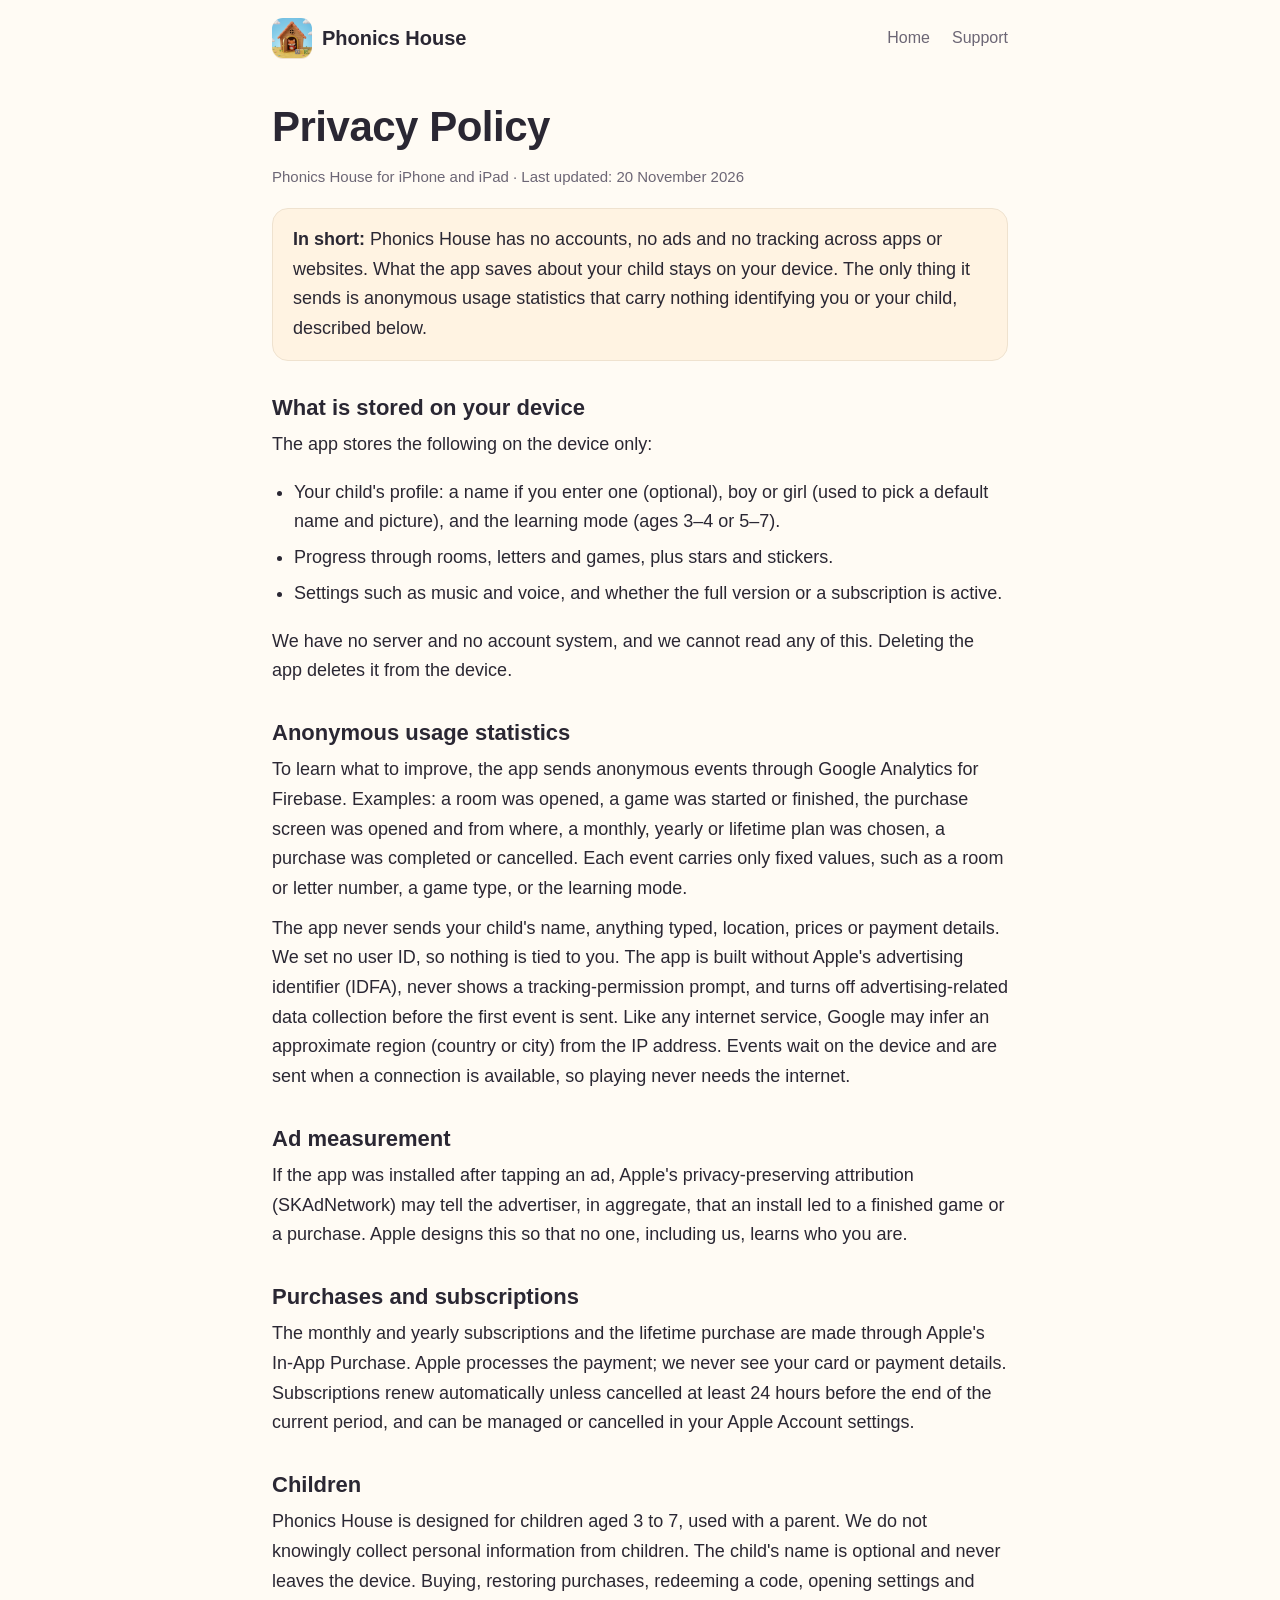
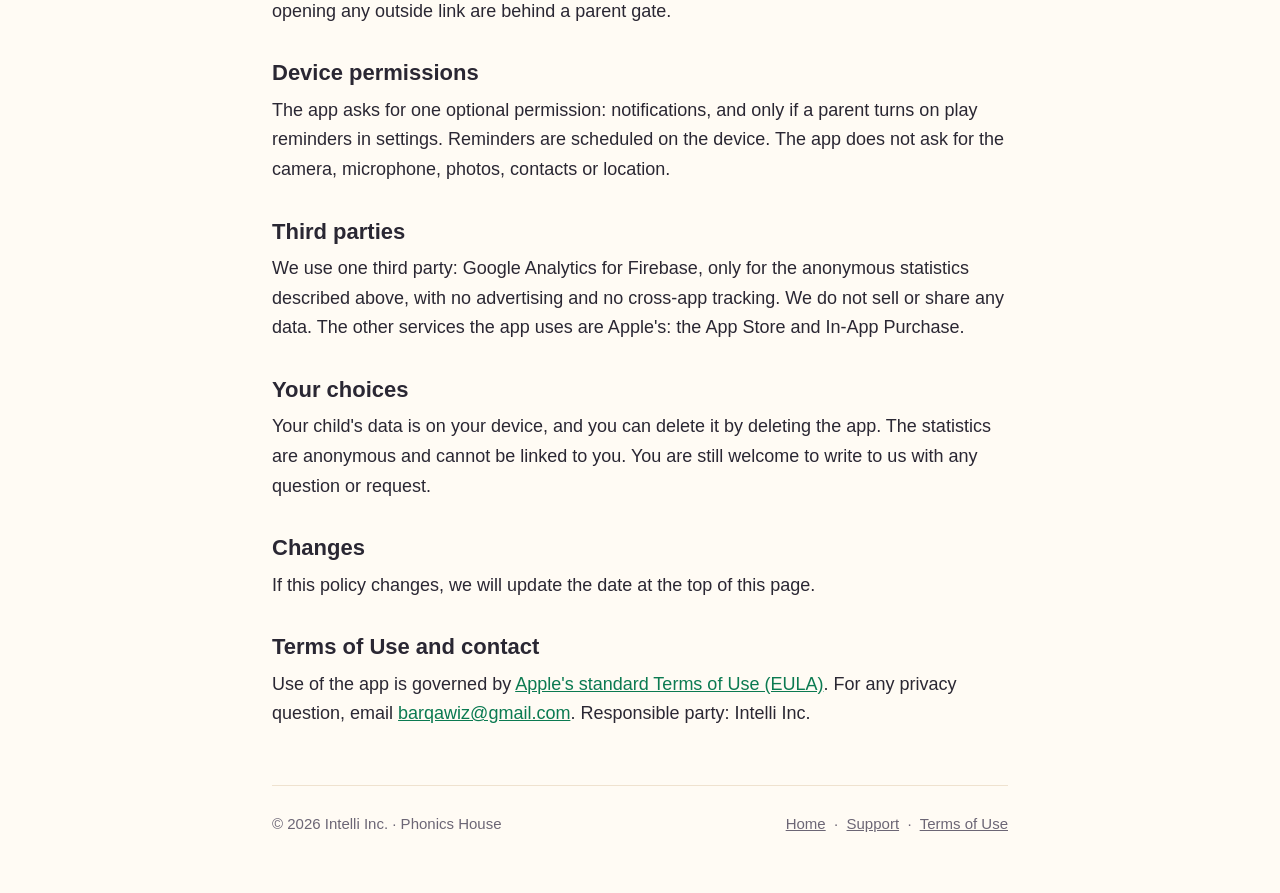
==== privacy.html @ 6a0c48bc "Add Phonics House website: home, support and privacy policy Plain HTML with one stylesheet. Images a" ====
<!DOCTYPE html>
<html lang="en">
<head>
<meta charset="utf-8">
<meta name="viewport" content="width=device-width, initial-scale=1">
<title>Privacy Policy · Phonics House</title>
<meta name="description" content="Privacy Policy for Phonics House, a phonics reading game for children aged 3 to 7.">
<link rel="icon" href="assets/favicon.png">
<link rel="apple-touch-icon" href="assets/apple-touch-icon.png">
<link rel="stylesheet" href="assets/site.css">
</head>
<body>
<div class="wrap narrow">

  <nav class="nav">
    <a class="brand" href="./"><img src="assets/icon.png" alt="" width="40" height="40">Phonics House</a>
    <div class="links"><a href="./">Home</a><a href="support.html">Support</a></div>
  </nav>

  <main class="doc">
    <h1>Privacy Policy</h1>
    <p class="meta">Phonics House for iPhone and iPad &middot; Last updated: 20 November 2026</p>

    <div class="summary"><strong>In short:</strong> Phonics House has no accounts, no ads and no tracking across apps or websites. What the app saves about your child stays on your device. The only thing it sends is anonymous usage statistics that carry nothing identifying you or your child, described below.</div>

    <h2>What is stored on your device</h2>
    <p>The app stores the following on the device only:</p>
    <ul>
      <li>Your child's profile: a name if you enter one (optional), boy or girl (used to pick a default name and picture), and the learning mode (ages 3–4 or 5–7).</li>
      <li>Progress through rooms, letters and games, plus stars and stickers.</li>
      <li>Settings such as music and voice, and whether the full version or a subscription is active.</li>
    </ul>
    <p>We have no server and no account system, and we cannot read any of this. Deleting the app deletes it from the device.</p>

    <h2>Anonymous usage statistics</h2>
    <p>To learn what to improve, the app sends anonymous events through Google Analytics for Firebase. Examples: a room was opened, a game was started or finished, the purchase screen was opened and from where, a monthly, yearly or lifetime plan was chosen, a purchase was completed or cancelled. Each event carries only fixed values, such as a room or letter number, a game type, or the learning mode.</p>
    <p>The app never sends your child's name, anything typed, location, prices or payment details. We set no user ID, so nothing is tied to you. The app is built without Apple's advertising identifier (IDFA), never shows a tracking-permission prompt, and turns off advertising-related data collection before the first event is sent. Like any internet service, Google may infer an approximate region (country or city) from the IP address. Events wait on the device and are sent when a connection is available, so playing never needs the internet.</p>

    <h2>Ad measurement</h2>
    <p>If the app was installed after tapping an ad, Apple's privacy-preserving attribution (SKAdNetwork) may tell the advertiser, in aggregate, that an install led to a finished game or a purchase. Apple designs this so that no one, including us, learns who you are.</p>

    <h2>Purchases and subscriptions</h2>
    <p>The monthly and yearly subscriptions and the lifetime purchase are made through Apple's In-App Purchase. Apple processes the payment; we never see your card or payment details. Subscriptions renew automatically unless cancelled at least 24 hours before the end of the current period, and can be managed or cancelled in your Apple Account settings.</p>

    <h2>Children</h2>
    <p>Phonics House is designed for children aged 3 to 7, used with a parent. We do not knowingly collect personal information from children. The child's name is optional and never leaves the device. Buying, restoring purchases, redeeming a code, opening settings and opening any outside link are behind a parent gate.</p>

    <h2>Device permissions</h2>
    <p>The app asks for one optional permission: notifications, and only if a parent turns on play reminders in settings. Reminders are scheduled on the device. The app does not ask for the camera, microphone, photos, contacts or location.</p>

    <h2>Third parties</h2>
    <p>We use one third party: Google Analytics for Firebase, only for the anonymous statistics described above, with no advertising and no cross-app tracking. We do not sell or share any data. The other services the app uses are Apple's: the App Store and In-App Purchase.</p>

    <h2>Your choices</h2>
    <p>Your child's data is on your device, and you can delete it by deleting the app. The statistics are anonymous and cannot be linked to you. You are still welcome to write to us with any question or request.</p>

    <h2>Changes</h2>
    <p>If this policy changes, we will update the date at the top of this page.</p>

    <h2>Terms of Use and contact</h2>
    <p>Use of the app is governed by <a href="https://www.apple.com/legal/internet-services/itunes/dev/stdeula/">Apple's standard Terms of Use (EULA)</a>. For any privacy question, email <a href="mailto:barqawiz@gmail.com">barqawiz@gmail.com</a>. Responsible party: Intelli Inc.</p>
  </main>

  <footer>
    <div class="row">
      <div>&copy; 2026 Intelli Inc. &middot; Phonics House</div>
      <div><a href="./">Home</a> &nbsp;&middot;&nbsp; <a href="support.html">Support</a> &nbsp;&middot;&nbsp; <a href="https://www.apple.com/legal/internet-services/itunes/dev/stdeula/">Terms of Use</a></div>
    </div>
  </footer>
</div>
</body>
</html>
---- assets/site.css ----
:root{
  --bg:#FFFBF4; --panel:#FFF3E2; --card:#FFFFFF; --line:#EFE2CF;
  --ink:#2A2733; --muted:#6C6675; --green:#119E6A; --green-dark:#0B7A51;
  --sky:#2F8FDB; --sun:#F2A516; --rose:#E5536F;
  --radius:20px;
}
*{box-sizing:border-box}
html{scroll-behavior:smooth}
body{margin:0;background:var(--bg);color:var(--ink);
  font:18px/1.65 ui-rounded,"SF Pro Rounded",-apple-system,BlinkMacSystemFont,"Segoe UI",Roboto,"Helvetica Neue",Arial,sans-serif;
  -webkit-font-smoothing:antialiased;overflow-x:hidden}
img{max-width:100%;height:auto;display:block}
a{color:var(--green-dark)}
.wrap{max-width:1100px;margin:0 auto;padding:0 22px}
.narrow{max-width:780px}

/* Navigation */
.nav{display:flex;align-items:center;justify-content:space-between;gap:16px;padding:18px 0}
.brand{display:flex;align-items:center;gap:10px;font-weight:700;font-size:20px;color:var(--ink);text-decoration:none}
.brand img{width:40px;height:40px;border-radius:11px;box-shadow:0 1px 0 var(--line)}
.links{display:flex;align-items:center;gap:22px;font-size:16px}
.links a{color:var(--muted);text-decoration:none}
.links a:hover{color:var(--ink)}
@media(max-width:640px){.links .appstore{display:none}.links{gap:16px}}
@media(max-width:430px){.links a.opt{display:none}.brand{font-size:18px;white-space:nowrap}.brand img{width:34px;height:34px}}

/* App Store button */
.appstore{display:inline-flex;align-items:center;gap:10px;background:#000;color:#fff;border-radius:13px;
  padding:9px 18px 9px 14px;text-decoration:none;line-height:1.1;font-family:-apple-system,BlinkMacSystemFont,"Segoe UI",Roboto,Helvetica,Arial,sans-serif}
.appstore svg{width:24px;height:24px;fill:#fff;flex:none}
.appstore small{display:block;font-size:11px;opacity:.9}
.appstore strong{display:block;font-size:19px;font-weight:600;letter-spacing:-.2px}
.appstore.lg{padding:11px 22px 11px 16px;border-radius:15px}
.appstore.lg svg{width:28px;height:28px}
.appstore.lg strong{font-size:23px}
.links .appstore{color:#fff}

/* Hero */
.hero{display:grid;grid-template-columns:1fr 1.1fr;gap:44px;align-items:center;padding:30px 0 20px}
@media(max-width:880px){.hero{grid-template-columns:1fr;gap:26px;padding-top:10px}}
.eyebrow{display:inline-block;font-size:15px;font-weight:600;color:var(--green-dark);background:#E3F6EC;
  border-radius:999px;padding:3px 12px;margin-bottom:14px}
.hero h1{font-size:clamp(40px,6.5vw,62px);line-height:1.05;margin:0 0 14px;letter-spacing:-1px}
.hero p{margin:0 0 22px;color:var(--muted);font-size:19px;max-width:520px}
.facts{display:flex;flex-wrap:wrap;gap:8px 18px;margin:18px 0 0;padding:0;list-style:none;font-size:15px;color:var(--muted)}
.facts li::before{content:"";display:inline-block;width:7px;height:7px;border-radius:50%;background:var(--green);margin-right:8px;vertical-align:2px}
.hero-art{border-radius:28px;overflow:hidden;box-shadow:0 18px 40px -22px rgba(60,40,10,.45);background:#bfe3f6}

/* Sections */
section{padding:58px 0}
section.tint{background:var(--panel)}
h2{font-size:clamp(28px,4.2vw,38px);line-height:1.15;margin:0 0 10px;letter-spacing:-.5px}
.lead{color:var(--muted);margin:0 0 30px;max-width:680px}

/* Learning path */
.steps{display:grid;grid-template-columns:repeat(4,1fr);gap:18px;padding:0;margin:0;list-style:none;counter-reset:step}
@media(max-width:880px){.steps{grid-template-columns:repeat(2,1fr)}}
@media(max-width:520px){.steps{grid-template-columns:1fr}}
.steps li{background:var(--card);border:1px solid var(--line);border-radius:var(--radius);padding:20px 20px 22px;counter-increment:step}
.steps li::before{content:counter(step);display:grid;place-items:center;width:34px;height:34px;border-radius:50%;
  background:var(--sun);color:#fff;font-weight:700;margin-bottom:12px}
.steps b{display:block;font-size:19px;margin-bottom:4px}
.steps span{color:var(--muted);font-size:16px}

/* Rooms */
.rooms{display:grid;grid-template-columns:repeat(3,1fr);gap:20px}
@media(max-width:900px){.rooms{grid-template-columns:repeat(2,1fr)}}
@media(max-width:560px){.rooms{grid-template-columns:1fr}}
.room{background:var(--card);border:1px solid var(--line);border-radius:var(--radius);overflow:hidden}
.room img{aspect-ratio:16/9;object-fit:cover;width:100%}
.room .body{padding:14px 18px 18px}
.room .num{font-size:14px;color:var(--muted)}
.room h3{margin:0 0 10px;font-size:21px}
.tiles{display:flex;flex-wrap:wrap;gap:6px;margin:0 0 10px;padding:0;list-style:none}
.tiles li{width:38px;height:38px;display:grid;place-items:center;border-radius:10px;background:#F4EEE5;font-weight:700;font-size:19px}
.tiles li.free{background:#E3F6EC;color:var(--green-dark)}
.room p{margin:0;color:var(--muted);font-size:16px}
.note{font-size:15px;color:var(--muted);margin-top:18px}
.note b{color:var(--green-dark)}

/* Screens */
.screens{display:grid;grid-template-columns:repeat(2,1fr);gap:30px 26px}
@media(max-width:760px){.screens{grid-template-columns:1fr}}
.screen figure{margin:0}
.screen img{border-radius:18px;border:6px solid #fff;box-shadow:0 12px 30px -18px rgba(40,30,10,.55);aspect-ratio:1280/666;object-fit:cover;width:100%}
.screen figcaption{margin-top:12px}
.screen b{display:block;font-size:19px}
.screen span{color:var(--muted);font-size:16px}
.also{margin:34px 0 0;color:var(--muted);font-size:16px}
.also b{color:var(--ink)}

/* Age modes */
.split{display:grid;grid-template-columns:1fr 1fr;gap:40px;align-items:center}
@media(max-width:820px){.split{grid-template-columns:1fr;gap:24px}}
.split .art{border-radius:24px;overflow:hidden}
.modes{display:grid;gap:14px}
.mode{background:var(--card);border:1px solid var(--line);border-radius:18px;padding:16px 20px}
.mode h3{margin:0 0 2px;font-size:19px}
.mode .age{font-size:14px;font-weight:600;color:var(--sky)}
.mode p{margin:4px 0 0;color:var(--muted);font-size:16px}

/* Parents */
.boxes{display:grid;grid-template-columns:repeat(3,1fr);gap:16px}
@media(max-width:900px){.boxes{grid-template-columns:repeat(2,1fr)}}
@media(max-width:560px){.boxes{grid-template-columns:1fr}}
.box{background:var(--card);border:1px solid var(--line);border-radius:18px;padding:18px 20px}
.box h3{margin:0 0 6px;font-size:18px}
.box p{margin:0;color:var(--muted);font-size:16px}

/* Download band */
.band{display:flex;align-items:center;gap:28px;background:#1F3B2F;color:#fff;border-radius:28px;padding:26px 30px;margin:10px 0 0}
.band img{width:120px;height:120px;border-radius:22px;flex:none}
.band h2{color:#fff;font-size:clamp(24px,3.4vw,32px);margin:0 0 6px}
.band p{margin:0 0 16px;color:#CFE5DA}
.band .appstore{background:#fff;color:#000}
.band .appstore svg{fill:#000}
@media(max-width:600px){.band{flex-direction:column;align-items:flex-start;padding:24px}}

/* Long-form pages */
.doc h1{font-size:clamp(32px,5vw,42px);margin:16px 0 4px;letter-spacing:-.5px}
.doc h2{font-size:22px;margin:34px 0 6px;letter-spacing:0}
.doc .meta{color:var(--muted);font-size:15px;margin:0 0 18px}
.doc .summary{background:var(--panel);border:1px solid var(--line);border-radius:16px;padding:16px 20px;margin:18px 0}
.doc ul{padding-left:22px}
.doc li{margin:6px 0}
.doc p{margin:10px 0}
.faq details{background:var(--card);border:1px solid var(--line);border-radius:14px;padding:14px 18px;margin:10px 0}
.faq summary{cursor:pointer;font-weight:700}
.faq details p,.faq details ol,.faq details ul{color:var(--muted);font-size:17px}
.contact{background:var(--panel);border:1px solid var(--line);border-radius:18px;padding:18px 22px;margin:22px 0}

footer{border-top:1px solid var(--line);margin-top:56px;padding:26px 0 56px;color:var(--muted);font-size:15px}
footer .row{display:flex;flex-wrap:wrap;gap:10px 22px;justify-content:space-between;align-items:center}
footer a{color:var(--muted)}
footer a:hover{color:var(--ink)}
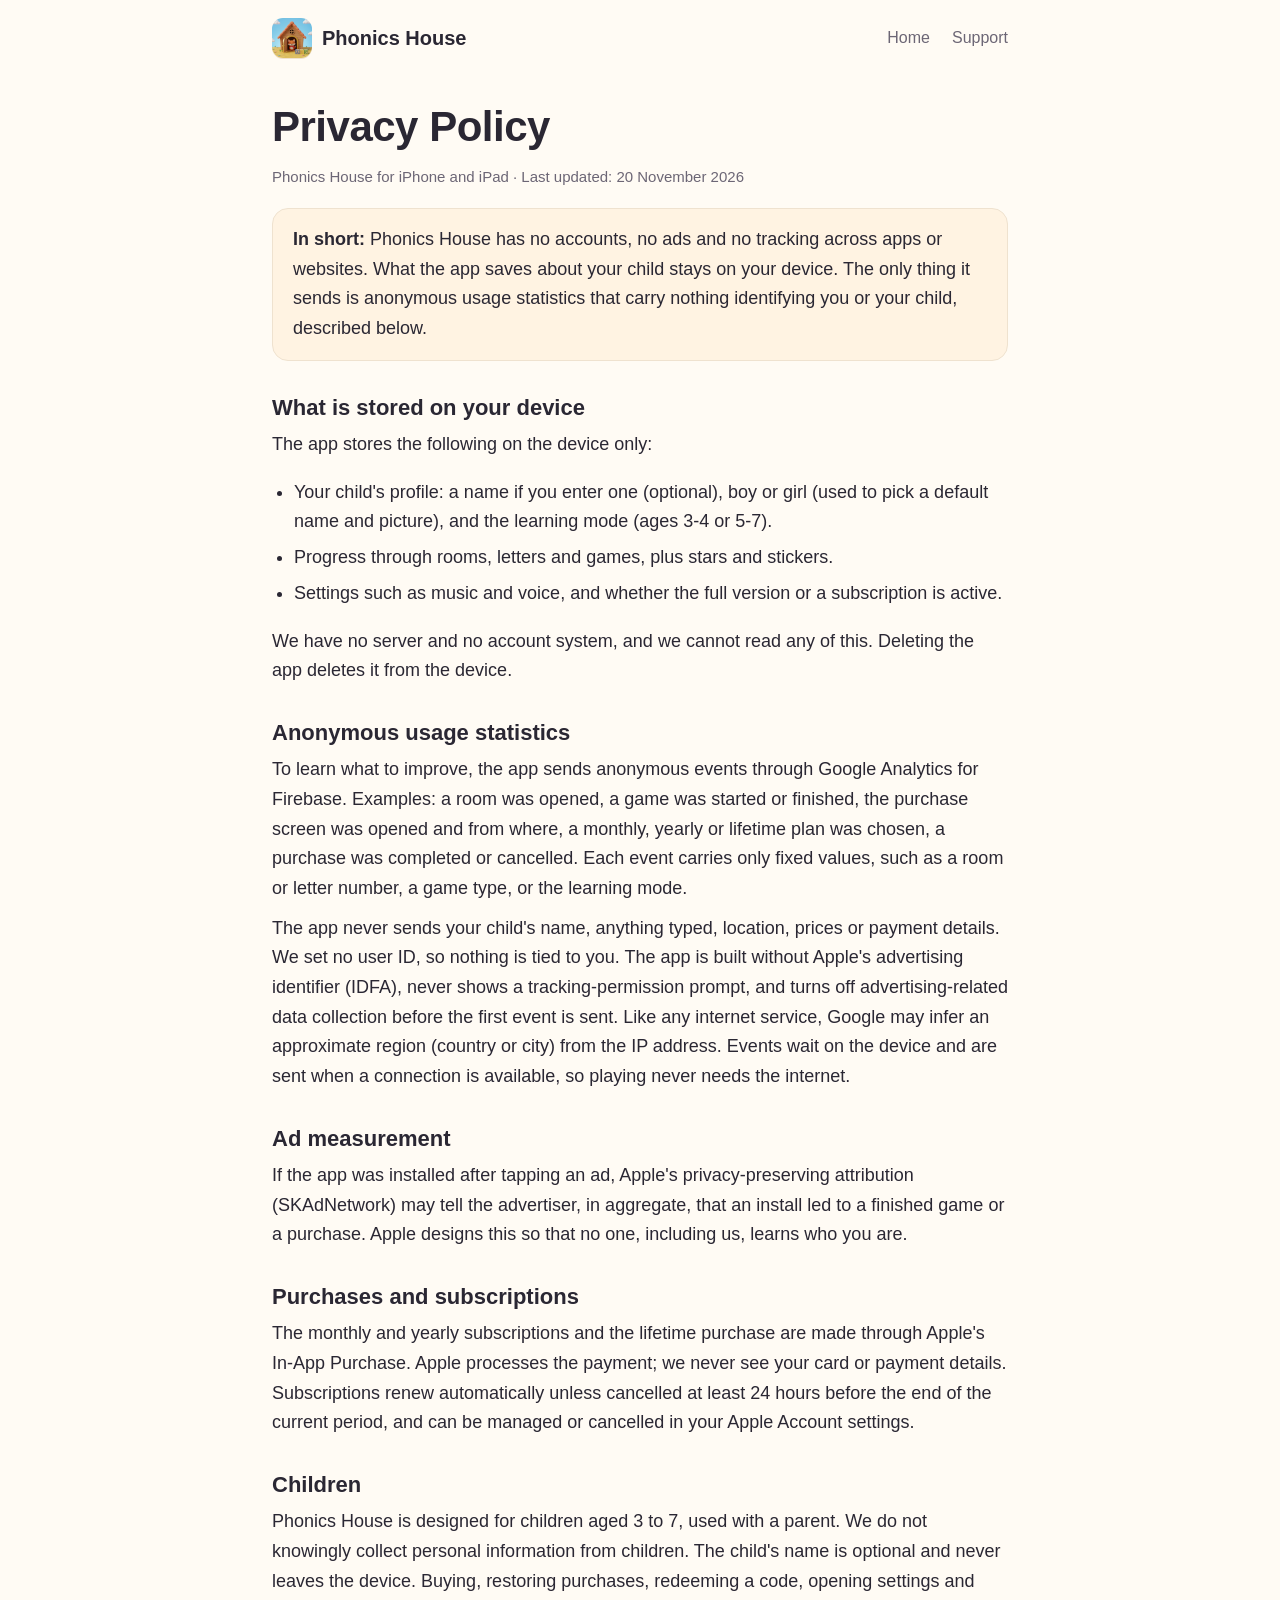
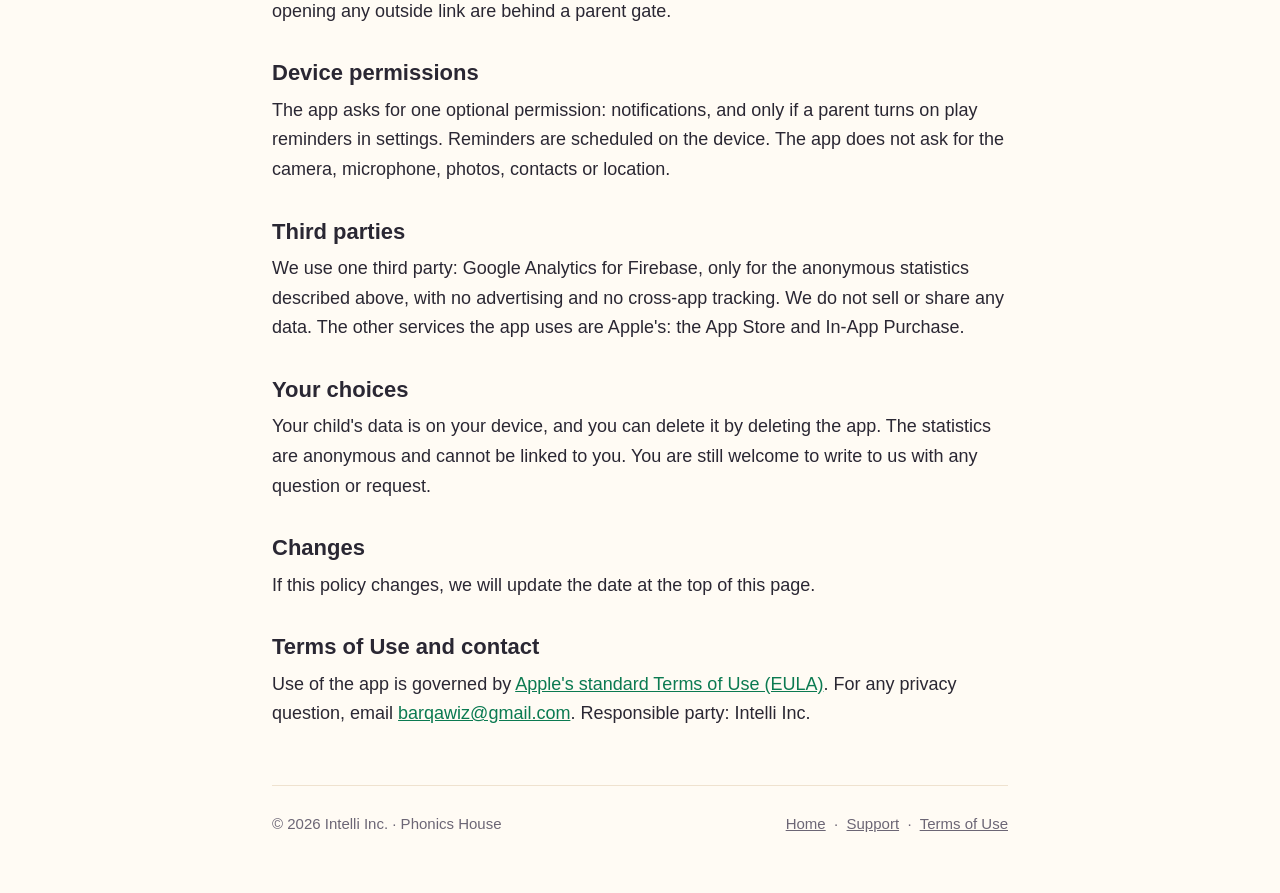
==== commit b7d15108: "Call the 5-7 mode Early School and use plain hyphens in age ranges Co-Authored-By: Claude Opus 5.5 <" ====
--- a/privacy.html
+++ b/privacy.html
@@ -26,7 +26,7 @@
     <h2>What is stored on your device</h2>
     <p>The app stores the following on the device only:</p>
     <ul>
-      <li>Your child's profile: a name if you enter one (optional), boy or girl (used to pick a default name and picture), and the learning mode (ages 3–4 or 5–7).</li>
+      <li>Your child's profile: a name if you enter one (optional), boy or girl (used to pick a default name and picture), and the learning mode (ages 3-4 or 5-7).</li>
       <li>Progress through rooms, letters and games, plus stars and stickers.</li>
       <li>Settings such as music and voice, and whether the full version or a subscription is active.</li>
     </ul>
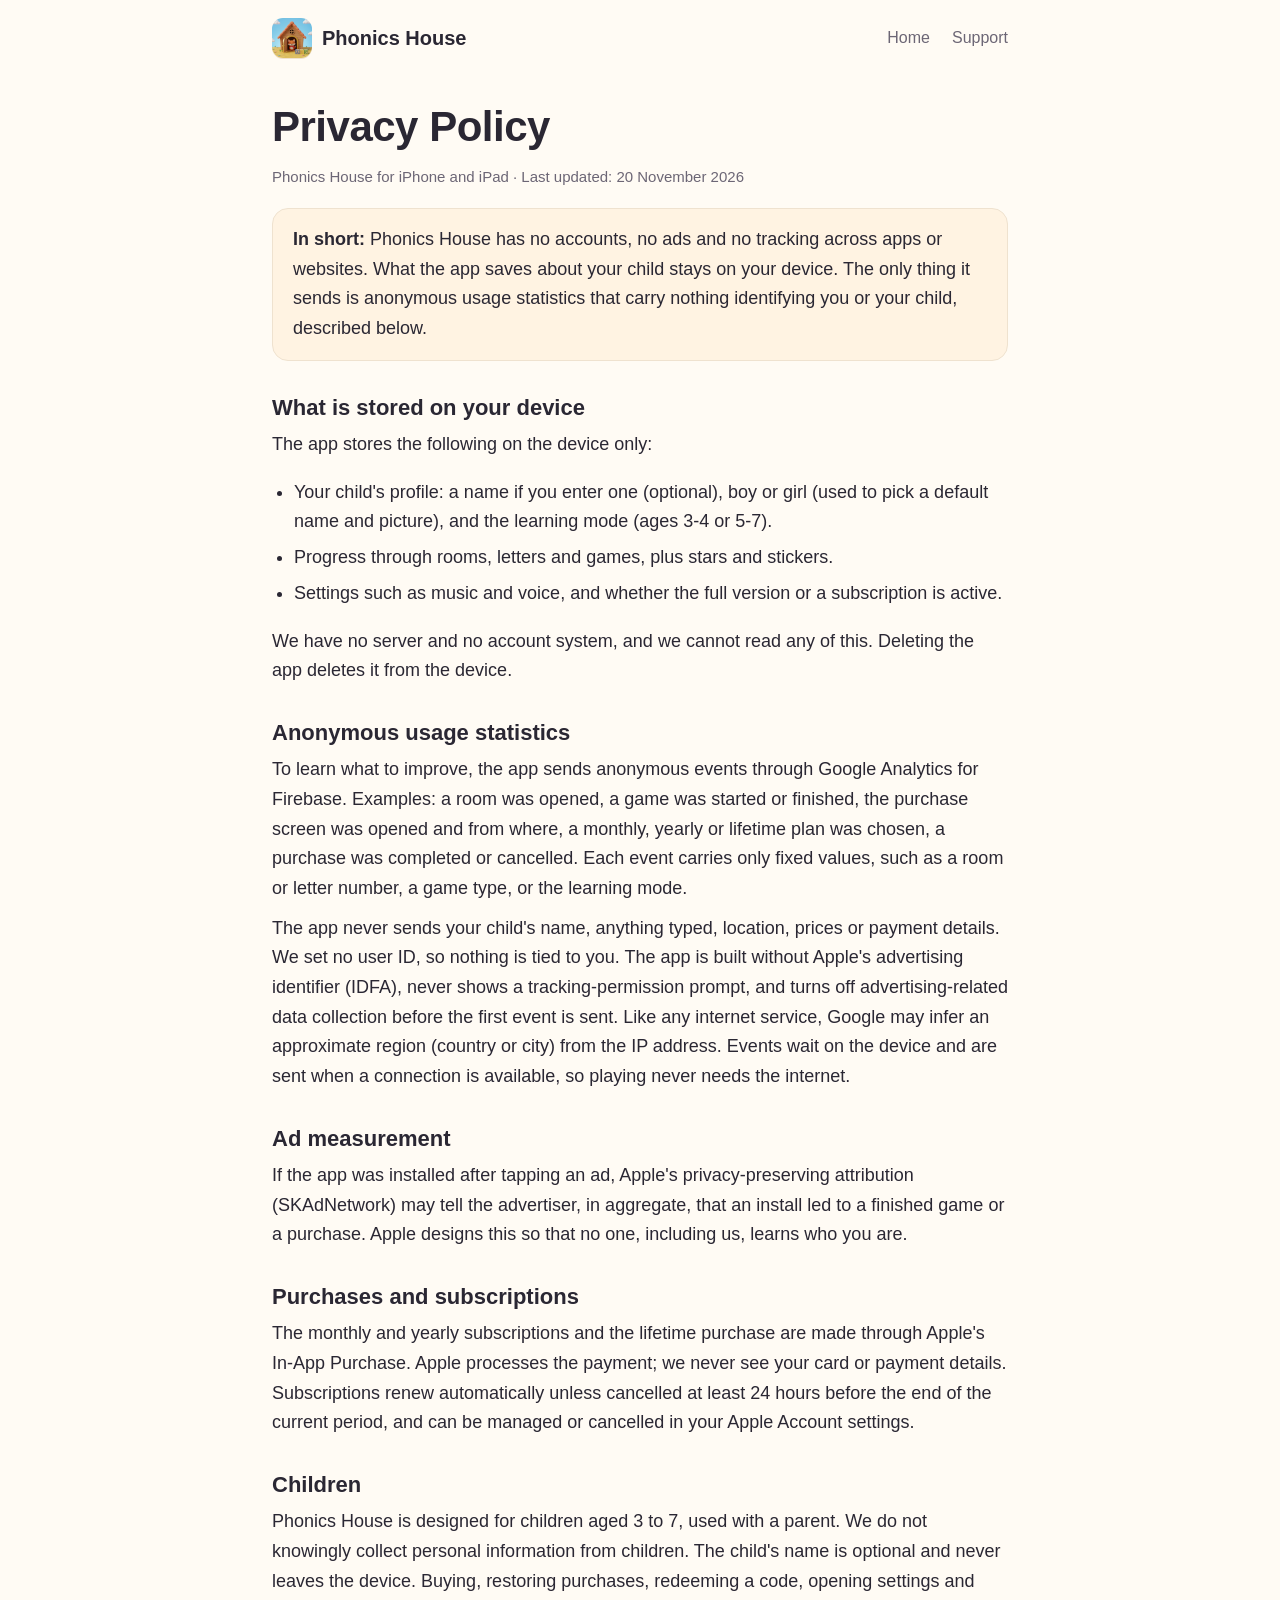
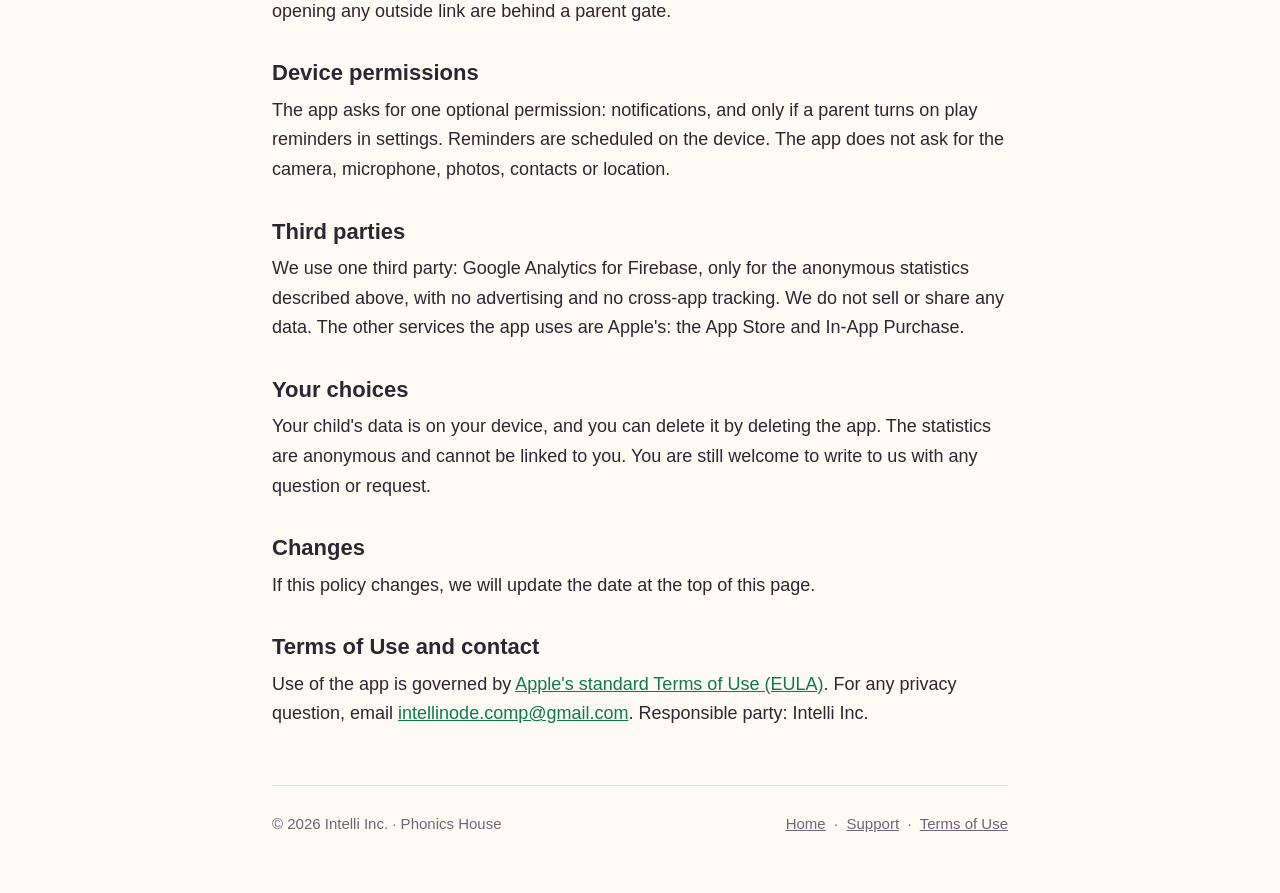
==== commit d7622d03: "Add the email" ====
--- a/privacy.html
+++ b/privacy.html
@@ -58,7 +58,7 @@
     <p>If this policy changes, we will update the date at the top of this page.</p>
 
     <h2>Terms of Use and contact</h2>
-    <p>Use of the app is governed by <a href="https://www.apple.com/legal/internet-services/itunes/dev/stdeula/">Apple's standard Terms of Use (EULA)</a>. For any privacy question, email <a href="mailto:barqawiz@gmail.com">barqawiz@gmail.com</a>. Responsible party: Intelli Inc.</p>
+    <p>Use of the app is governed by <a href="https://www.apple.com/legal/internet-services/itunes/dev/stdeula/">Apple's standard Terms of Use (EULA)</a>. For any privacy question, email <a href="mailto:intellinode.comp@gmail.com">intellinode.comp@gmail.com</a>. Responsible party: Intelli Inc.</p>
   </main>
 
   <footer>
